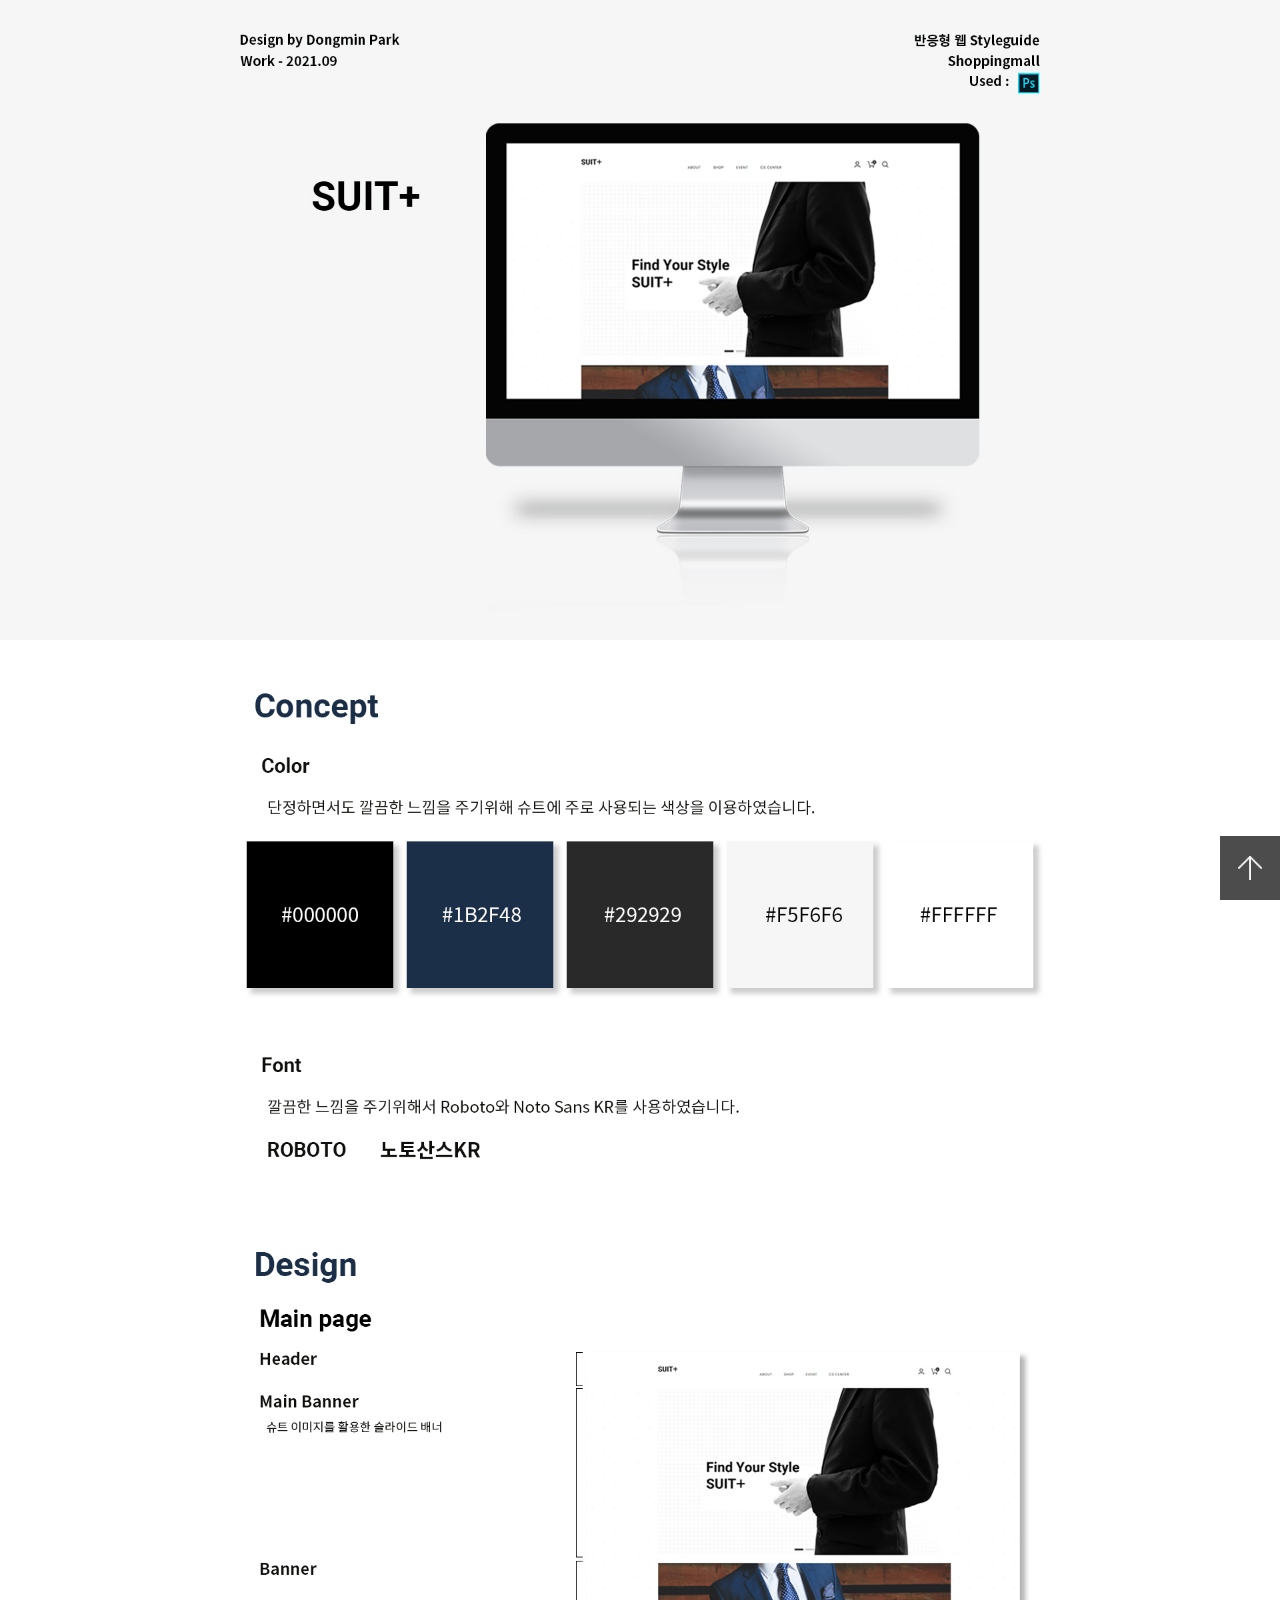
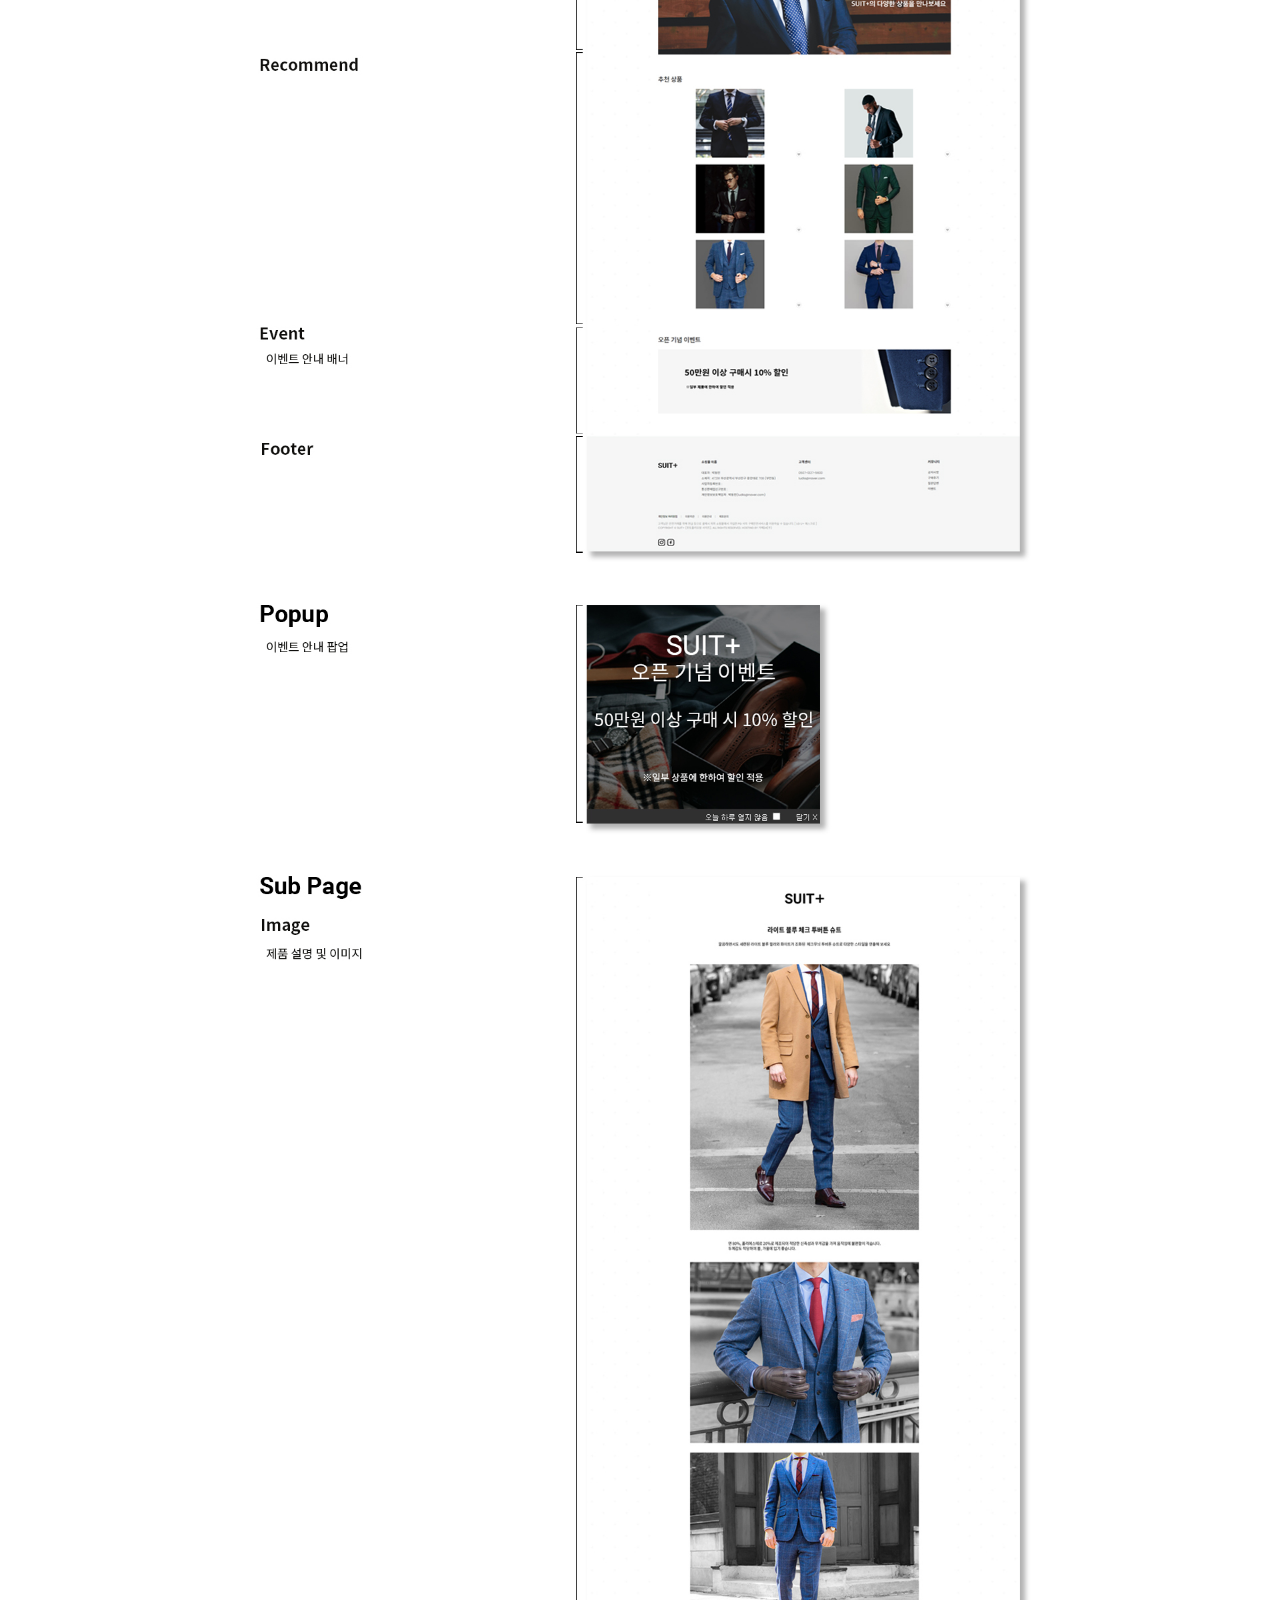
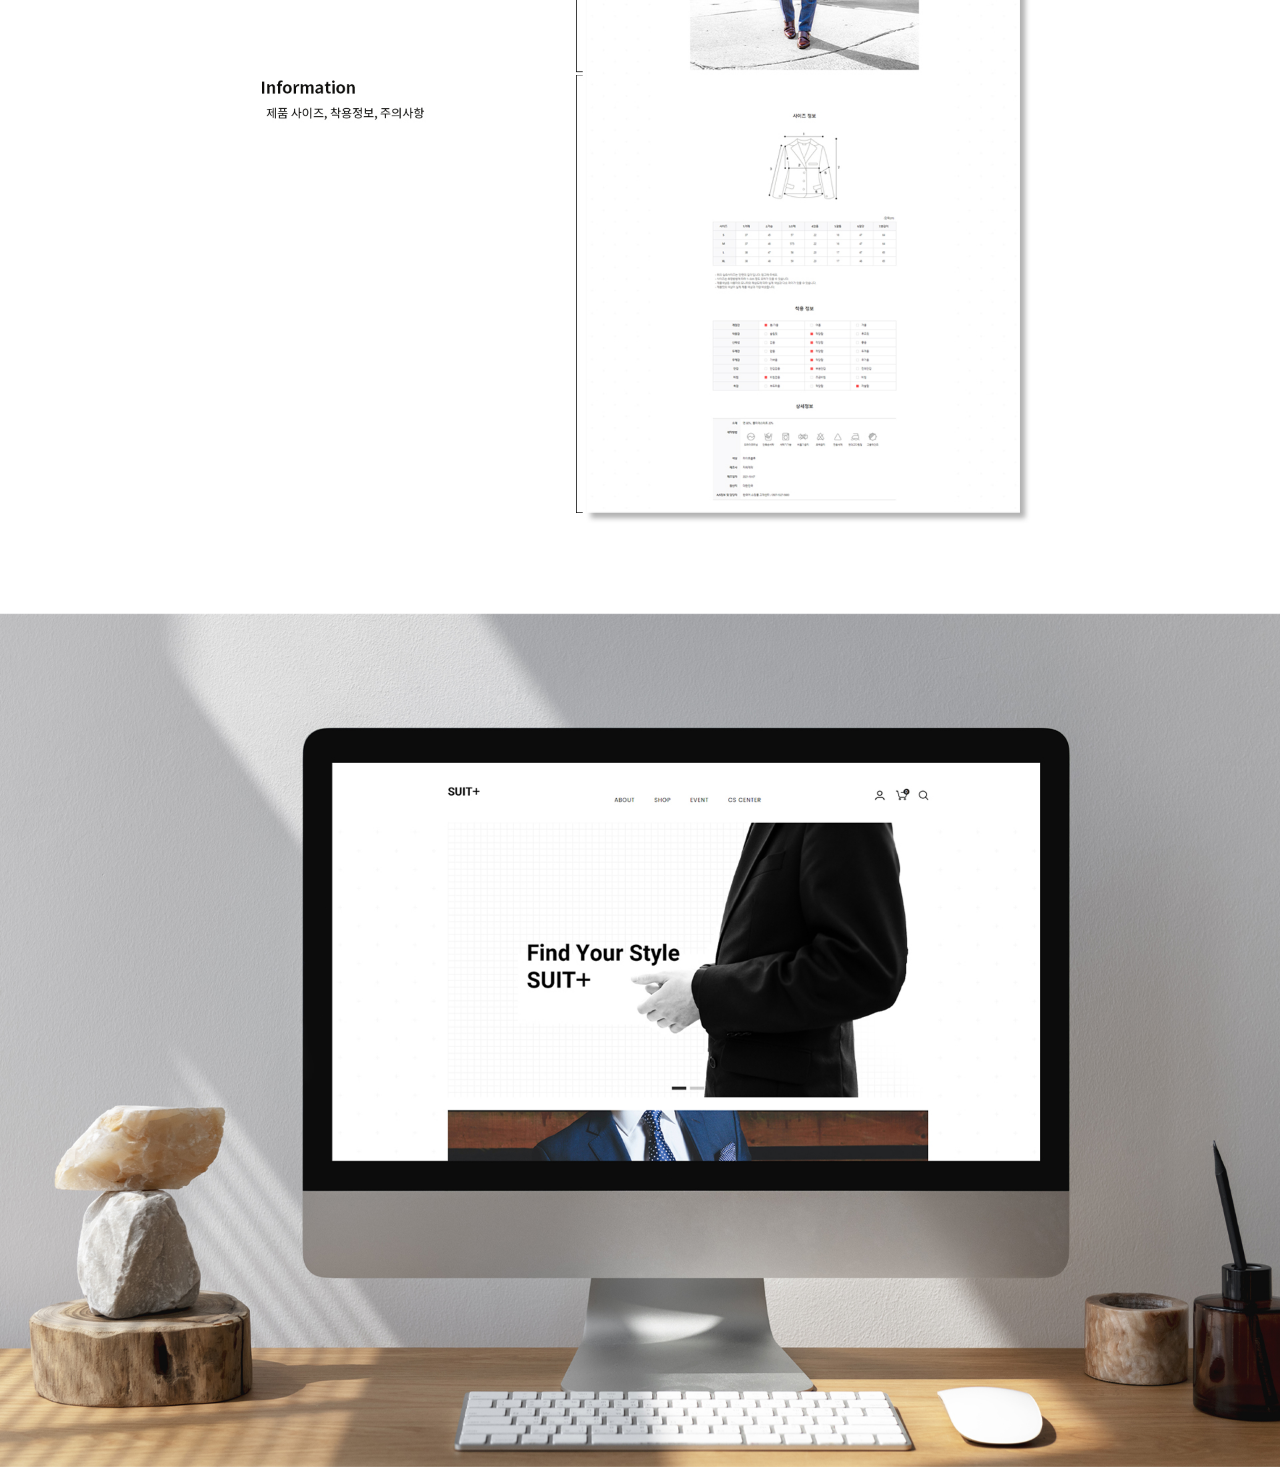
==== project/cafe24/index.html @ 2c7d69f8 "21.10.19" ====
<!DOCTYPE html>
<html lang="en">
<head>
    <meta charset="UTF-8">
    <meta http-equiv="X-UA-Compatible" content="IE=edge">
    <meta name="viewport" content="width=device-width, initial-scale=1.0">
    <title>Trip Planner Styleguide</title>

    <link rel="stylesheet" href="css/common.css" type="text/css">
</head>
<body>
    <div id="wrap">
        <a name="top"></a>
        <div class="btn">
            <a href="#top" class="gotop"><img src="img/gotop.png" alt="gotop"></a>
        </div>
        <a href="http://ludla.cafe24.com/"><img src="../cafe24/img/styleguide.jpg" alt="styleguide"></a>
    </div>
</body>
</html>
---- project/cafe24/css/common.css ----
@charset "utf8";

html { scroll-behavior: smooth; }
body { margin: 0; padding: 0; overflow-x: hidden; background: #fff; min-width: 320px; }
#wrap { width: 100%; margin: 0 auto; }
img { display: block; width: 100%; }
.btn { position: fixed; right: 0; bottom: 0; }
.btn a.gotop { text-decoration: none; color: #fff; display: block; width: 60px; padding: 20px 0; text-align: center; background: rgba(0,0,0,0.7);}
.btn a.gotop img{width: 40%; margin: 0 auto;}
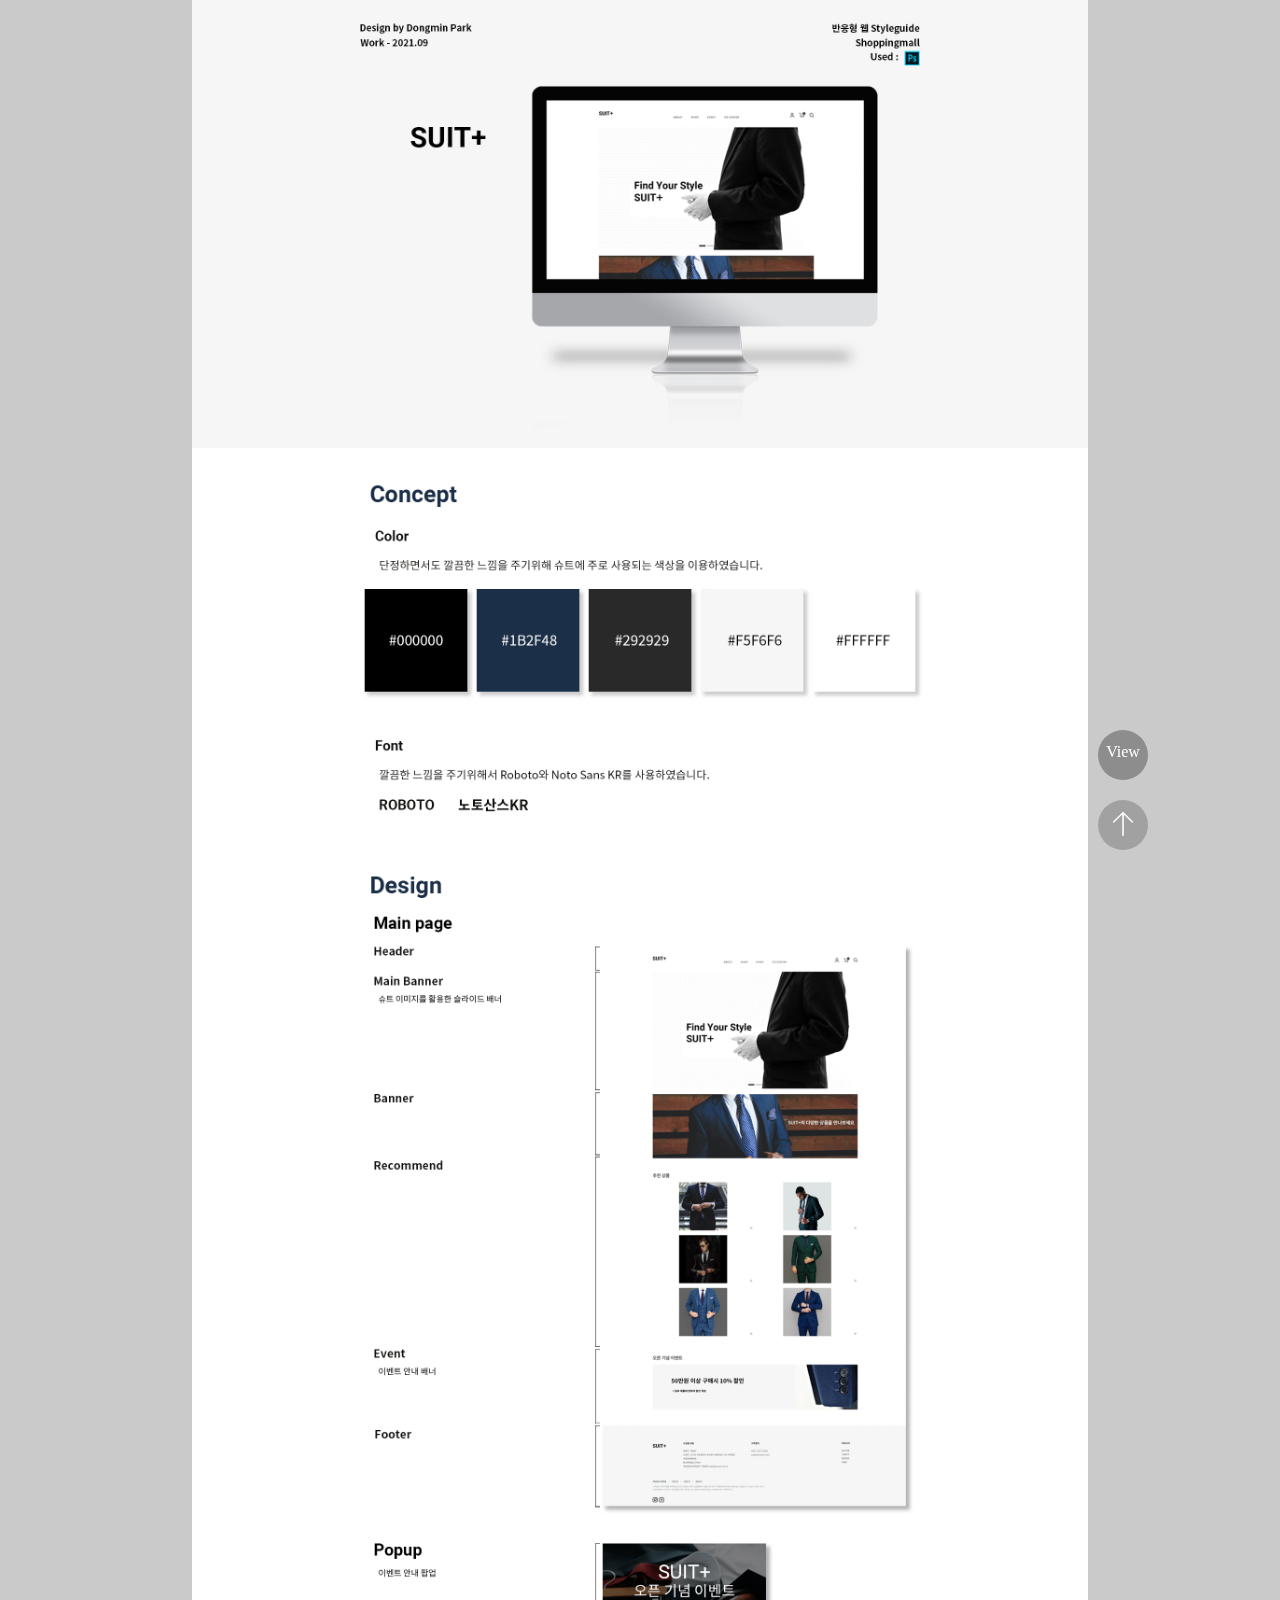
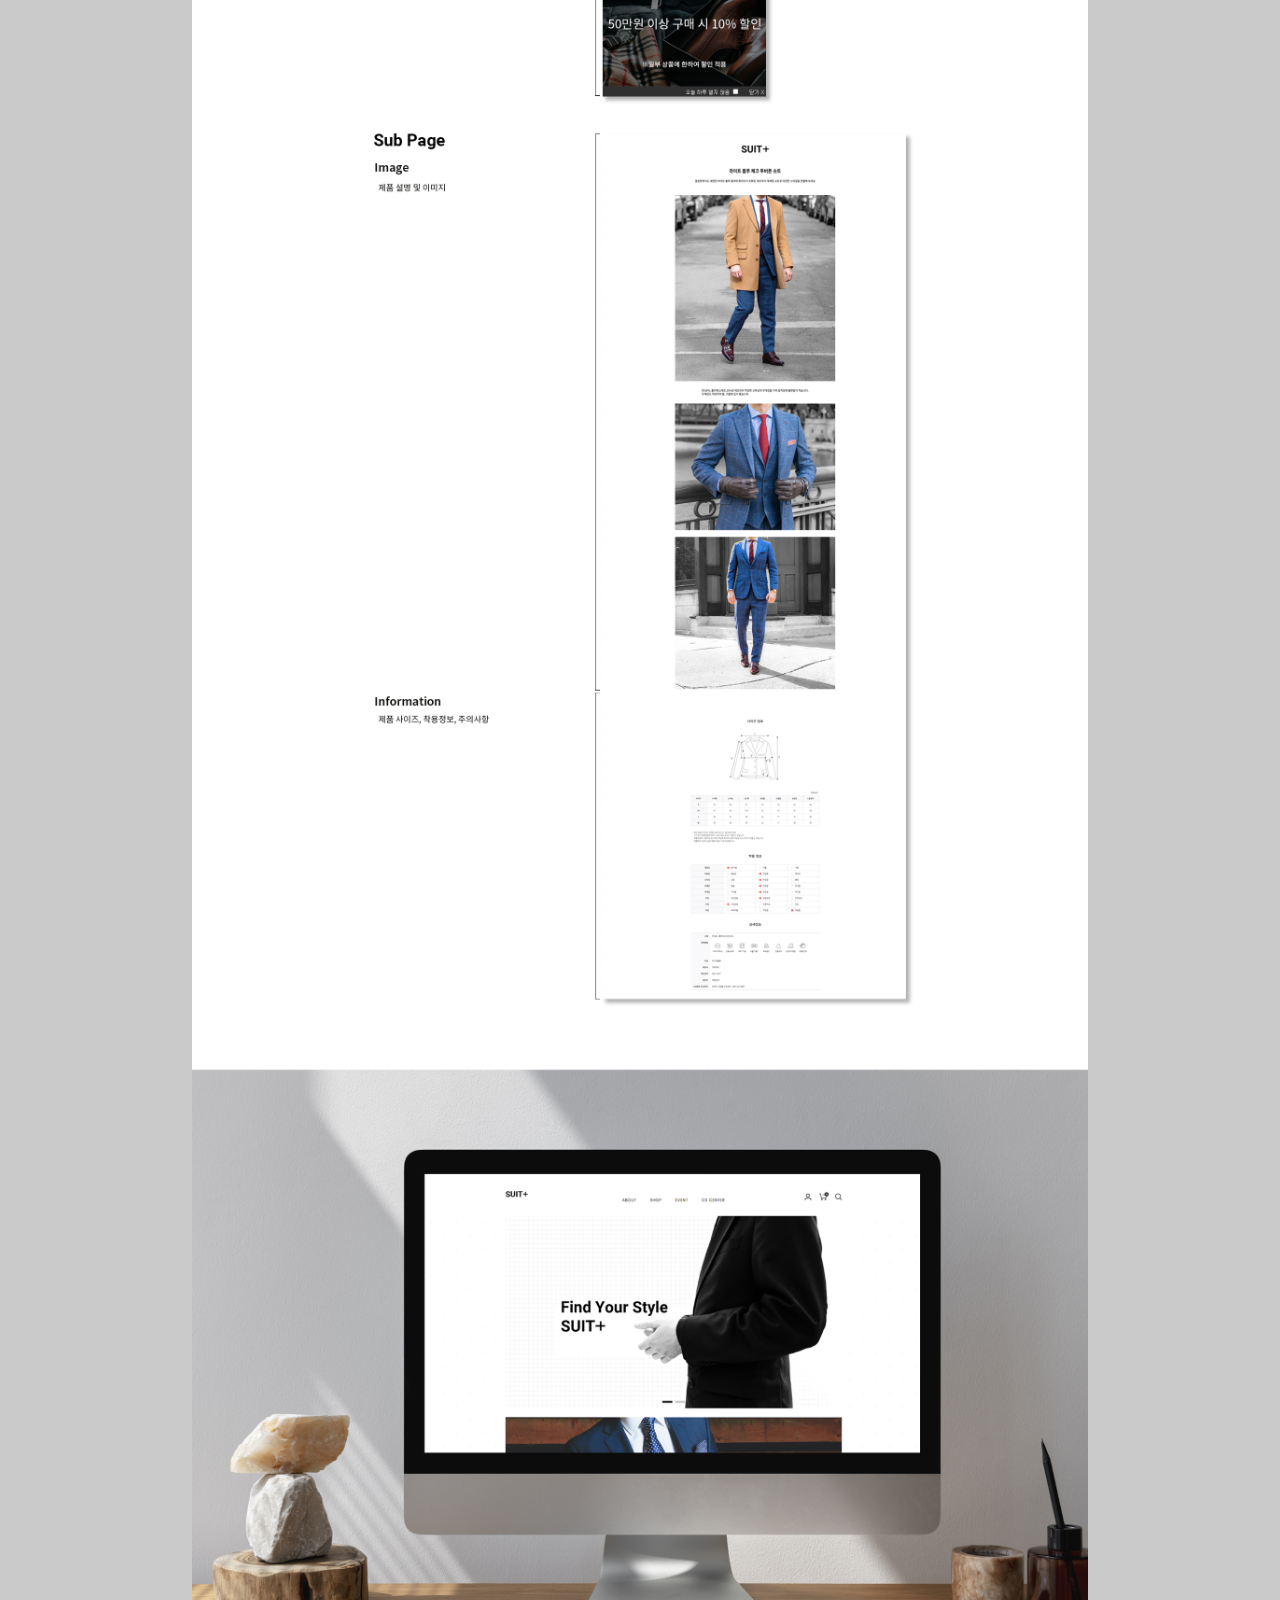
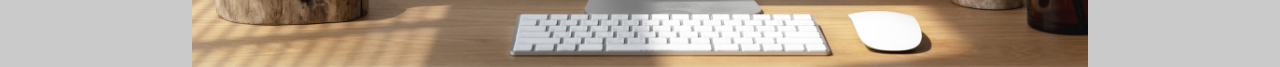
==== commit 65493429: "21.10.20" ====
--- a/project/cafe24/index.html
+++ b/project/cafe24/index.html
@@ -7,14 +7,19 @@
     <title>Trip Planner Styleguide</title>
 
     <link rel="stylesheet" href="css/common.css" type="text/css">
+    <link rel="stylesheet" href="css/ani.css" type="text/css">
+
+    <script src="https://ajax.googleapis.com/ajax/libs/jquery/3.3.1/jquery.min.js"></script>
+    <script src="js/common.js" type="text/javascript"></script>
 </head>
 <body>
     <div id="wrap">
         <a name="top"></a>
         <div class="btn">
             <a href="#top" class="gotop"><img src="img/gotop.png" alt="gotop"></a>
+            <a href="http://ludla.cafe24.com/" class="view">View</a>
         </div>
-        <a href="http://ludla.cafe24.com/"><img src="../cafe24/img/styleguide.jpg" alt="styleguide"></a>
+        <img src="../cafe24/img/styleguide.jpg" alt="styleguide">
     </div>
 </body>
 </html>--- a/project/cafe24/css/common.css
+++ b/project/cafe24/css/common.css
@@ -1,9 +1,26 @@
 @charset "utf8";
 
 html { scroll-behavior: smooth; }
-body { margin: 0; padding: 0; overflow-x: hidden; background: #fff; min-width: 320px; }
-#wrap { width: 100%; margin: 0 auto; }
+body { margin: 0; padding: 0; overflow-x: hidden; background: #cacaca; min-width: 320px; }
+* { margin: 0; padding: 0; box-sizing: border-box; }
+a { color: #000; text-decoration: none; }
+h1, h2, h3, h4, h5, h6 { font-size: 100%; font-weight: normal; } 
+ol, ul { list-style: none; }
+table { border-collapse: collapse; border-spacing: 0; border: 0 none; width: 100%; }
+address, caption, em { font-weight: normal; font-style: normal; }
+caption, legend, hr { display: none; }
+fieldset, img, input { border: 0 none; outline: none; } 
+input, select, textarea { vertical-align: middle; }
+
+
+#wrap { width: 70%; margin: 0 auto; }
 img { display: block; width: 100%; }
-.btn { position: fixed; right: 0; bottom: 0; }
-.btn a.gotop { text-decoration: none; color: #fff; display: block; width: 60px; padding: 20px 0; text-align: center; background: rgba(0,0,0,0.7);}
-.btn a.gotop img{width: 40%; margin: 0 auto;}+.btn { position: fixed; right: 15%; bottom: 0; transform: translateX(60px); }
+
+/* gotop */
+.gotop{display: inline-block; background: rgba(0,0,0,0.2) url(../images/gotop.png) no-repeat center center; position: fixed; right: 0; bottom: 50px; width: 50px; height: 50px; border-radius: 50%; font-size: 0;}
+.btn a.gotop img{width: 40%; margin: 12px auto;}
+
+/* view */
+.view { display: inline-block; background: rgba(0,0,0,0.3); position: fixed; right: 0; bottom: 120px; width: 50px; height: 50px; border-radius: 50%; color: #fff; text-align: center; padding: 13px 0;}
+.view:hover{ background: rgba(0,0,0,0.7) }--- a/project/cafe24/css/ani.css
+++ b/project/cafe24/css/ani.css
@@ -0,0 +1,51 @@
+@charset "utf-8";
+
+.ani-stop {
+    animation-name: none !important;
+    opacity: 0;
+}
+
+[class *= ani-start] {
+	animation-delay:0s;
+	animation-duration:2s;
+	animation-fill-mode: both;
+}
+
+.ani-start-fadeLeft {
+    animation-name: fadeleft;
+}
+
+.ani-start-fadeRight {
+    animation-name: faderight;
+}
+
+.ani-start-fadeUp {
+    animation-name: fadeUp;
+}
+
+.ani-delay-03 {
+    animation-delay: 0.3s;
+}
+
+.ani-delay-06 {
+    animation-delay: 0.6s;
+}
+
+.ani-delay-09 {
+    animation-delay: 0.9s;
+}
+
+@keyframes fadeleft{
+    0% {transform: translateX(-10%); opacity: 0;}
+    100% {transform: translateX(0); opacity: 1;}
+}
+
+@keyframes faderight{
+    0% {transform: translateX(10%); opacity: 0;}
+    100% {transform: translateX(0); opacity: 1;}
+}
+
+@keyframes fadeUp{
+    0% {transform: translateY(10%); opacity: 0;}
+    100% {transform: translateY(0); opacity: 1;}
+}